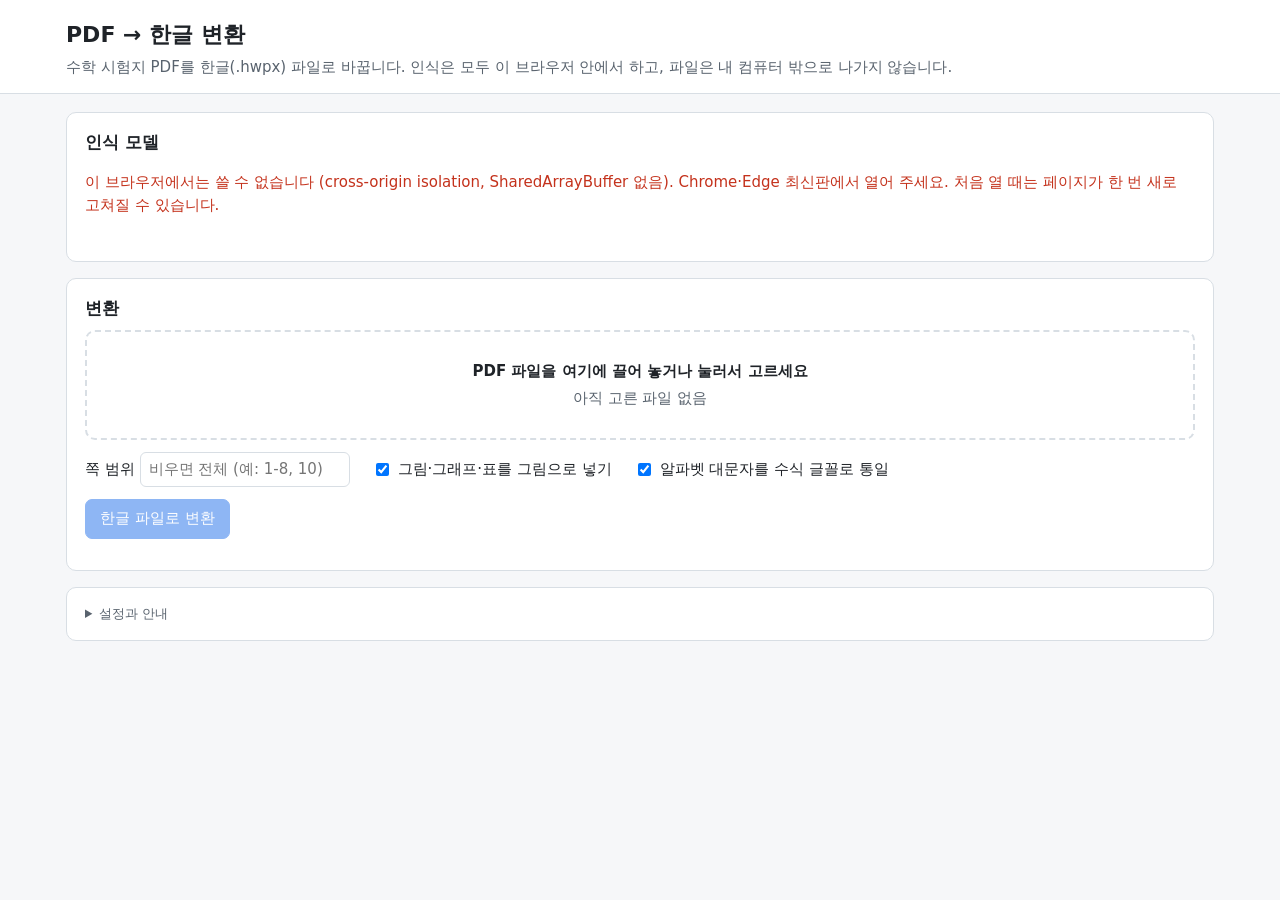
==== web/src/index.html @ d3631248 "웹 버전: 브라우저 안에서 PDF → .hwpx 변환과 문제 확인 (Pyodide + onnxruntime-web) exe 와 같은 app 코드를 Pyodide 에서 돌리고, 모델" ====
<!doctype html>
<html lang="ko">
<head>
<meta charset="utf-8">
<meta name="viewport" content="width=device-width, initial-scale=1">
<title>PDF 한글 변환</title>
<meta name="description" content="수학 시험지 PDF를 한글(.hwpx) 파일로 바꿉니다. 인식은 모두 내 브라우저 안에서 하고 파일은 밖으로 나가지 않습니다.">
<script src="coi-serviceworker.min.js"></script>
<link rel="stylesheet" href="vendor/katex/katex.min.css">
<link rel="stylesheet" href="app.css">
</head>
<body>
<header class="top">
  <div class="wrap">
    <h1>PDF → 한글 변환 <span class="ver" id="ver"></span></h1>
    <p class="sub">수학 시험지 PDF를 한글(.hwpx) 파일로 바꿉니다. 인식은 모두 이 브라우저 안에서 하고, 파일은 내 컴퓨터 밖으로 나가지 않습니다.</p>
  </div>
</header>

<main class="wrap">
  <!-- 준비 상태 -->
  <section class="card" id="setup">
    <div class="row">
      <div>
        <h2>인식 모델</h2>
        <p id="setup-msg" class="muted">확인 중…</p>
      </div>
      <button id="btn-download" class="primary" hidden>모델 받기</button>
    </div>
    <div class="bar" id="dl-bar" hidden><div></div></div>
    <p id="env" class="muted small"></p>
  </section>

  <!-- 변환 -->
  <section class="card" id="convert">
    <h2>변환</h2>
    <label class="drop" id="drop">
      <input type="file" id="file" accept="application/pdf,.pdf" hidden>
      <strong>PDF 파일을 여기에 끌어 놓거나 눌러서 고르세요</strong>
      <span class="muted" id="file-name">아직 고른 파일 없음</span>
    </label>
    <div class="opts">
      <label>쪽 범위 <input type="text" id="opt-pages" placeholder="비우면 전체 (예: 1-8, 10)"></label>
      <label class="chk"><input type="checkbox" id="opt-figures" checked> 그림·그래프·표를 그림으로 넣기</label>
      <label class="chk"><input type="checkbox" id="opt-letters" checked> 알파벳 대문자를 수식 글꼴로 통일</label>
    </div>
    <div class="row">
      <button id="btn-convert" class="primary" disabled>한글 파일로 변환</button>
      <button id="btn-cancel" hidden>멈추기</button>
    </div>
    <div class="bar" id="cv-bar" hidden><div></div></div>
    <p id="cv-msg" class="muted"></p>
  </section>

  <!-- 결과 -->
  <section class="card" id="result" hidden>
    <h2>결과</h2>
    <pre id="report"></pre>
    <div class="row">
      <button id="btn-save" class="primary">.hwpx 내려받기</button>
      <button id="btn-review">문제 확인 · 오인식 고치기</button>
    </div>
  </section>

  <!-- 문제 확인 -->
  <section class="card review" id="review" hidden>
    <div class="row">
      <h2>문제 확인</h2>
      <div class="row gap">
        <label class="chk"><input type="checkbox" id="only-flag"> 확인할 문제(⚠)만</label>
        <button id="btn-rebuild" class="primary">고친 결과로 .hwpx 다시 만들기</button>
      </div>
    </div>
    <p class="muted small" id="rv-summary"></p>
    <div class="rv-body">
      <ul id="rv-list" class="rv-list" role="listbox" aria-label="문제 목록"></ul>
      <div class="rv-main" id="rv-main">
        <p class="muted">왼쪽에서 문제를 고르세요.</p>
      </div>
    </div>
    <p id="rv-msg" class="msg"></p>
  </section>

  <section class="card small muted" id="about">
    <details>
      <summary>설정과 안내</summary>
      <p>처음 한 번 인식 모델(약 270MB)을 받아 브라우저 저장소에 둡니다. 다음부터는 바로 시작합니다. 모델은 Hugging Face에서, 프로그램은 이 사이트에서 받습니다.</p>
      <p>Windows용 프로그램(exe)과 같은 인식 코드를 브라우저 안에서 돌립니다. 결과는 같지만 속도는 컴퓨터와 브라우저에 따라 exe보다 느립니다. Chrome·Edge 최신판을 권합니다.</p>
      <div class="row gap">
        <label>계산 장치
          <select id="opt-ep">
            <option value="auto">자동 (WebGPU, 안 되면 CPU)</option>
            <option value="wasm">CPU만 (WASM)</option>
          </select>
        </label>
        <button id="btn-clear">저장된 모델 지우기</button>
      </div>
    </details>
  </section>
</main>

<!-- 영역 고르기 창 (문제 영역 다시 잡기 / 수식·글·그림 영역 나누기) -->
<dialog id="dlg">
  <div class="dlg-head">
    <strong id="dlg-title"></strong>
    <div id="dlg-kinds" class="kinds"></div>
  </div>
  <p id="dlg-help" class="muted small"></p>
  <div class="dlg-canvas"><canvas id="dlg-canvas"></canvas></div>
  <div class="row">
    <span id="dlg-info" class="muted small"></span>
    <div class="row gap">
      <button id="dlg-clear" hidden>내 영역 모두 지우기</button>
      <button id="dlg-cancel">취소</button>
      <button id="dlg-ok" class="primary">다시 읽기</button>
    </div>
  </div>
</dialog>

<script src="vendor/katex/katex.min.js"></script>
<script type="module" src="app.js"></script>
</body>
</html>
---- web/src/app.css ----
:root {
  --bg: #f6f7f9; --card: #ffffff; --fg: #1f2328; --muted: #59636e; --line: #d8dee4;
  --accent: #1f6feb; --accent-fg: #ffffff; --warn: #c4321c; --ok: #1a7f37; --sel: #e7f0fd;
  --math: #1f6feb; --text: #57606a; --image: #1a7f37;
  color-scheme: light;
}
@media (prefers-color-scheme: dark) {
  :root:not([data-theme="light"]) {
    --bg: #0f1216; --card: #171b21; --fg: #e6e8eb; --muted: #9aa4af; --line: #2d333b;
    --accent: #4c8dff; --accent-fg: #0b0d10; --warn: #ff7b6b; --ok: #4ac26b; --sel: #1d2a3d;
    --math: #6ea8ff; --text: #a7b0ba; --image: #4ac26b;
    color-scheme: dark;
  }
}
:root[data-theme="dark"] {
  --bg: #0f1216; --card: #171b21; --fg: #e6e8eb; --muted: #9aa4af; --line: #2d333b;
  --accent: #4c8dff; --accent-fg: #0b0d10; --warn: #ff7b6b; --ok: #4ac26b; --sel: #1d2a3d;
  --math: #6ea8ff; --text: #a7b0ba; --image: #4ac26b;
  color-scheme: dark;
}
* { box-sizing: border-box; }
body { margin: 0; background: var(--bg); color: var(--fg);
  font: 15px/1.55 "Pretendard", "Malgun Gothic", "Apple SD Gothic Neo", system-ui, sans-serif; }
.wrap { max-width: 1180px; margin: 0 auto; padding: 0 16px; }
.top { background: var(--card); border-bottom: 1px solid var(--line); padding: 18px 0 14px; margin-bottom: 18px; }
h1 { font-size: 22px; margin: 0 0 4px; }
h1 .ver { font-size: 13px; color: var(--muted); font-weight: 400; }
h2 { font-size: 17px; margin: 0 0 8px; }
.sub { margin: 0; color: var(--muted); }
.card { background: var(--card); border: 1px solid var(--line); border-radius: 10px; padding: 16px 18px; margin-bottom: 16px; }
.muted { color: var(--muted); }
.small { font-size: 13px; }
.row { display: flex; align-items: center; justify-content: space-between; gap: 12px; flex-wrap: wrap; }
.row.gap { justify-content: flex-start; }
button { font: inherit; padding: 7px 14px; border-radius: 7px; border: 1px solid var(--line); background: var(--card);
  color: var(--fg); cursor: pointer; }
button:hover:not(:disabled) { border-color: var(--accent); }
button:disabled { opacity: .5; cursor: default; }
button.primary { background: var(--accent); color: var(--accent-fg); border-color: var(--accent); }
input[type=text], select { font: inherit; padding: 5px 8px; border: 1px solid var(--line); border-radius: 6px;
  background: var(--card); color: var(--fg); }
.bar { height: 8px; background: var(--line); border-radius: 4px; overflow: hidden; margin: 10px 0 4px; }
.bar > div { height: 100%; width: 0; background: var(--accent); transition: width .2s; }
.drop { display: flex; flex-direction: column; align-items: center; gap: 4px; padding: 28px 12px; border: 2px dashed var(--line);
  border-radius: 10px; cursor: pointer; text-align: center; }
.drop.over { border-color: var(--accent); background: var(--sel); }
.opts { display: flex; flex-wrap: wrap; gap: 10px 22px; margin: 12px 0; align-items: center; }
.opts input[type=text] { width: 210px; max-width: 100%; }
.chk { display: inline-flex; gap: 6px; align-items: center; cursor: pointer; }
pre { white-space: pre-wrap; margin: 0 0 12px; font: inherit; }
.msg { min-height: 1.4em; margin: 8px 0 0; }
.msg.err, .err { color: var(--warn); }
.msg.ok { color: var(--ok); }

/* 문제 확인 */
.rv-body { display: grid; grid-template-columns: 240px 1fr; gap: 14px; margin-top: 8px; }
.rv-list { list-style: none; margin: 0; padding: 0; border: 1px solid var(--line); border-radius: 8px; max-height: 72vh; overflow: auto; }
.rv-list li { padding: 7px 10px; border-bottom: 1px solid var(--line); cursor: pointer; font-size: 14px; }
.rv-list li:last-child { border-bottom: 0; }
.rv-list li.sel { background: var(--sel); font-weight: 600; }
.rv-list li .flag { color: var(--warn); }
.rv-list li .ed { color: var(--ok); }
.rv-main { min-width: 0; }
.cols { display: grid; grid-template-columns: 1fr 1fr; gap: 14px; }
.pane { border: 1px solid var(--line); border-radius: 8px; padding: 10px; min-width: 0; }
.pane h3 { font-size: 14px; margin: 0 0 6px; }
.pane img.crop { max-width: 100%; height: auto; display: block; background: #fff; }
.reason { color: var(--warn); font-size: 13px; margin: 4px 0; }
.reason.none { color: var(--ok); }
.res p { margin: 0 0 6px; overflow-wrap: anywhere; }
.res .m { color: var(--math); }
.res .m.bad { color: var(--warn); }
.res img { max-width: 100%; display: block; margin: 4px 0; background: #fff; }
.tools { display: flex; flex-wrap: wrap; gap: 8px; margin: 10px 0; }
.cand { border-color: var(--accent); }
.hwpscript { font-size: 12px; color: var(--muted); }

dialog { border: 1px solid var(--line); border-radius: 10px; background: var(--card); color: var(--fg); padding: 14px;
  max-width: min(96vw, 1200px); max-height: 94vh; }
dialog::backdrop { background: rgba(0, 0, 0, .45); }
.dlg-head { display: flex; gap: 14px; align-items: center; flex-wrap: wrap; }
.kinds { display: flex; gap: 4px; }
.kinds button.on { outline: 2px solid currentColor; font-weight: 700; }
.dlg-canvas { overflow: auto; max-height: 72vh; margin: 8px 0; border: 1px solid var(--line); }
.dlg-canvas canvas { display: block; cursor: crosshair; touch-action: none; }

@media (max-width: 760px) {
  .rv-body { grid-template-columns: 1fr; }
  .rv-list { max-height: 30vh; }
  .cols { grid-template-columns: 1fr; }
}
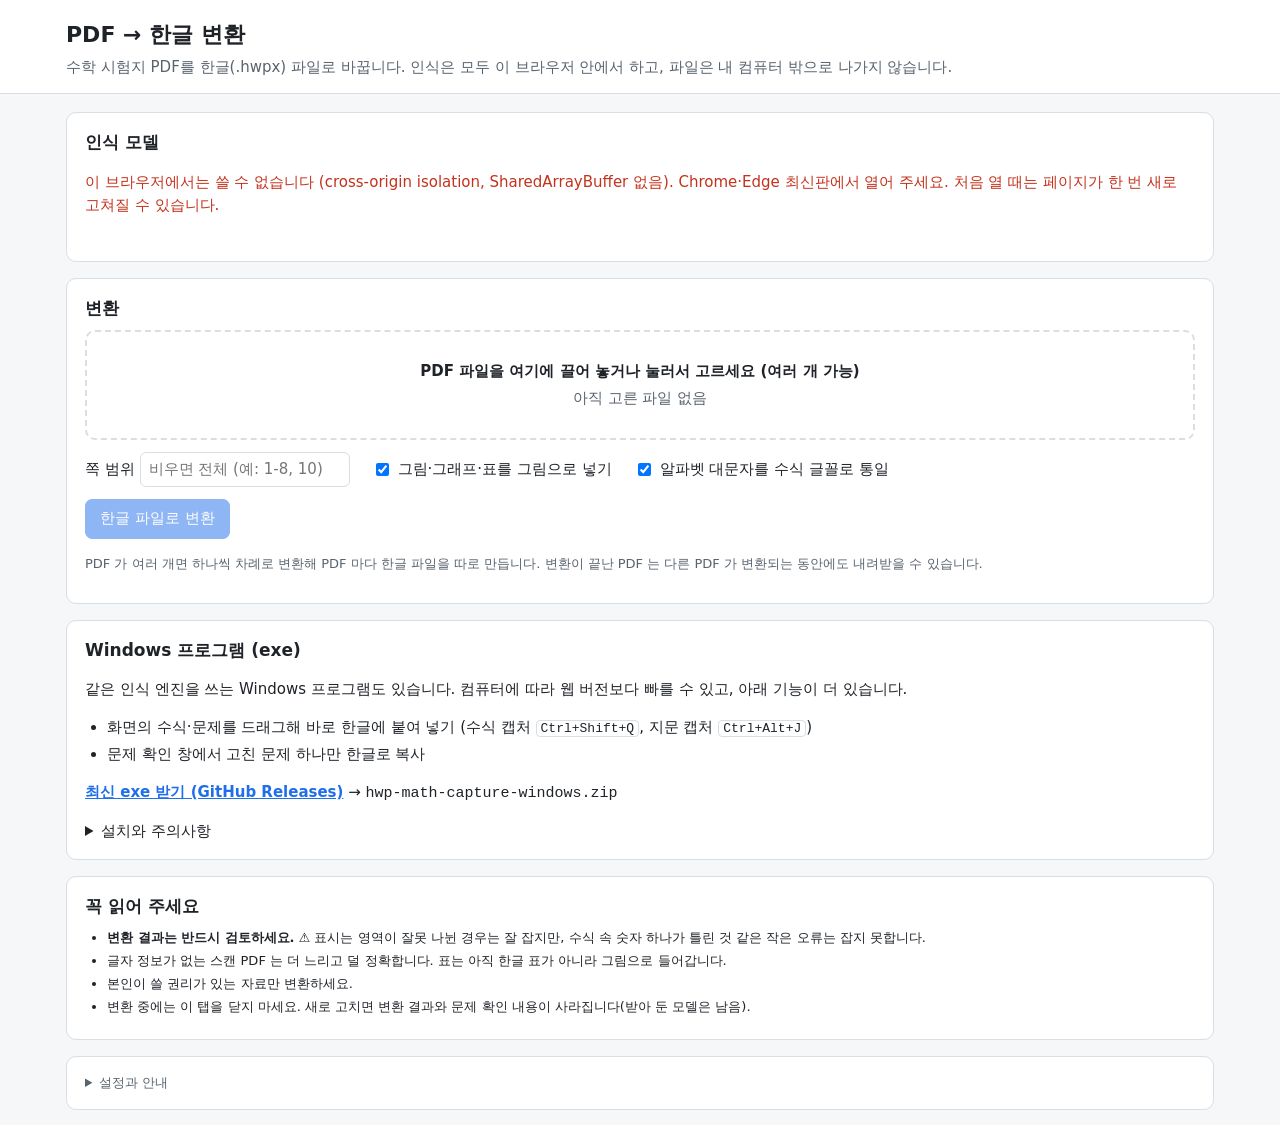
==== commit 3fe2138d: "웹 버전: 문제 확인 이전/다음 버튼, PDF 여러 개 차례로 변환(PDF 마다 hwpx, zip), exe 안내 Co-Authored-By: Claude Opus 5.5 <nor" ====
--- a/web/src/index.html
+++ b/web/src/index.html
@@ -35,8 +35,8 @@
   <section class="card" id="convert">
     <h2>변환</h2>
     <label class="drop" id="drop">
-      <input type="file" id="file" accept="application/pdf,.pdf" hidden>
-      <strong>PDF 파일을 여기에 끌어 놓거나 눌러서 고르세요</strong>
+      <input type="file" id="file" accept="application/pdf,.pdf" multiple hidden>
+      <strong>PDF 파일을 여기에 끌어 놓거나 눌러서 고르세요 (여러 개 가능)</strong>
       <span class="muted" id="file-name">아직 고른 파일 없음</span>
     </label>
     <div class="opts">
@@ -44,28 +44,23 @@
       <label class="chk"><input type="checkbox" id="opt-figures" checked> 그림·그래프·표를 그림으로 넣기</label>
       <label class="chk"><input type="checkbox" id="opt-letters" checked> 알파벳 대문자를 수식 글꼴로 통일</label>
     </div>
+    <ul id="jobs" class="jobs"></ul>
     <div class="row">
-      <button id="btn-convert" class="primary" disabled>한글 파일로 변환</button>
-      <button id="btn-cancel" hidden>멈추기</button>
+      <div class="row gap">
+        <button id="btn-convert" class="primary" disabled>한글 파일로 변환</button>
+        <button id="btn-cancel" hidden>멈추기</button>
+      </div>
+      <button id="btn-zip" hidden>완료된 .hwpx 모두 내려받기 (zip)</button>
     </div>
     <div class="bar" id="cv-bar" hidden><div></div></div>
     <p id="cv-msg" class="muted"></p>
-  </section>
-
-  <!-- 결과 -->
-  <section class="card" id="result" hidden>
-    <h2>결과</h2>
-    <pre id="report"></pre>
-    <div class="row">
-      <button id="btn-save" class="primary">.hwpx 내려받기</button>
-      <button id="btn-review">문제 확인 · 오인식 고치기</button>
-    </div>
+    <p class="muted small">PDF 가 여러 개면 하나씩 차례로 변환해 PDF 마다 한글 파일을 따로 만듭니다. 변환이 끝난 PDF 는 다른 PDF 가 변환되는 동안에도 내려받을 수 있습니다.</p>
   </section>
 
   <!-- 문제 확인 -->
   <section class="card review" id="review" hidden>
     <div class="row">
-      <h2>문제 확인</h2>
+      <h2>문제 확인 <span class="muted small" id="rv-file"></span></h2>
       <div class="row gap">
         <label class="chk"><input type="checkbox" id="only-flag"> 확인할 문제(⚠)만</label>
         <button id="btn-rebuild" class="primary">고친 결과로 .hwpx 다시 만들기</button>
@@ -78,7 +73,43 @@
         <p class="muted">왼쪽에서 문제를 고르세요.</p>
       </div>
     </div>
+    <div class="rv-nav">
+      <button id="rv-prev">◀ 이전 문제</button>
+      <span id="rv-pos" class="muted small"></span>
+      <button id="rv-next">다음 문제 ▶</button>
+    </div>
+    <p class="muted small center">키보드 ← → 로도 넘길 수 있습니다. "확인할 문제(⚠)만"을 켜면 ⚠ 문제만 넘깁니다.</p>
     <p id="rv-msg" class="msg"></p>
+  </section>
+
+  <!-- exe 안내 -->
+  <section class="card" id="exe">
+    <h2>Windows 프로그램 (exe)</h2>
+    <p>같은 인식 엔진을 쓰는 Windows 프로그램도 있습니다. 컴퓨터에 따라 웹 버전보다 빠를 수 있고, 아래 기능이 더 있습니다.</p>
+    <ul>
+      <li>화면의 수식·문제를 드래그해 바로 한글에 붙여 넣기 (수식 캡처 <kbd>Ctrl+Shift+Q</kbd>, 지문 캡처 <kbd>Ctrl+Alt+J</kbd>)</li>
+      <li>문제 확인 창에서 고친 문제 하나만 한글로 복사</li>
+    </ul>
+    <p><a href="https://github.com/jm1012/hwp-math-capture/releases/latest" target="_blank" rel="noopener"><strong>최신 exe 받기 (GitHub Releases)</strong></a> → <code>hwp-math-capture-windows.zip</code></p>
+    <details>
+      <summary>설치와 주의사항</summary>
+      <ol>
+        <li>zip(약 380MB)을 받아 원하는 폴더에 <strong>압축을 모두 푼 뒤</strong> <code>수식캡처.exe</code> 를 실행하세요. zip 안에서 바로 실행하면 동작하지 않습니다. 설치나 인터넷 연결은 필요 없습니다.</li>
+        <li>처음 실행할 때 "Windows의 PC 보호" 창이 뜨면 <strong>추가 정보 → 실행</strong>을 누르세요. 코드 서명이 없는 무료 프로그램이라 뜨는 경고이고, 한 번 실행하면 다시 뜨지 않습니다. 압축을 풀기 전에 zip 파일 속성에서 <strong>차단 해제</strong>에 체크해도 됩니다.</li>
+        <li>Windows 10/11 용이고, 한글 2020 에서 시험했습니다. 다른 한글 버전은 아직 시험하지 않았습니다.</li>
+        <li>오른쪽 아래에 "준비 완료" 알림이 뜨면 쓸 수 있습니다. 끌 때는 작업 표시줄의 수식 캡처 창에서 [종료]를 누르세요.</li>
+      </ol>
+    </details>
+  </section>
+
+  <section class="card small" id="notice">
+    <h2>꼭 읽어 주세요</h2>
+    <ul>
+      <li><strong>변환 결과는 반드시 검토하세요.</strong> ⚠ 표시는 영역이 잘못 나뉜 경우는 잘 잡지만, 수식 속 숫자 하나가 틀린 것 같은 작은 오류는 잡지 못합니다.</li>
+      <li>글자 정보가 없는 스캔 PDF 는 더 느리고 덜 정확합니다. 표는 아직 한글 표가 아니라 그림으로 들어갑니다.</li>
+      <li>본인이 쓸 권리가 있는 자료만 변환하세요.</li>
+      <li>변환 중에는 이 탭을 닫지 마세요. 새로 고치면 변환 결과와 문제 확인 내용이 사라집니다(받아 둔 모델은 남음).</li>
+    </ul>
   </section>
 
   <section class="card small muted" id="about">
--- a/web/src/app.css
+++ b/web/src/app.css
@@ -89,3 +89,27 @@
   .rv-list { max-height: 30vh; }
   .cols { grid-template-columns: 1fr; }
 }
+
+/* PDF 목록 */
+.jobs { list-style: none; margin: 0 0 12px; padding: 0; }
+.jobs:empty { display: none; }
+.job { display: grid; grid-template-columns: 1fr auto auto; gap: 4px 12px; align-items: center; padding: 8px 10px;
+  border: 1px solid var(--line); border-radius: 8px; margin-bottom: 6px; }
+.job .jname { overflow-wrap: anywhere; font-weight: 600; }
+.job .jstate { font-size: 13px; color: var(--muted); }
+.job.run .jstate { color: var(--accent); }
+.job.done .jstate { color: var(--ok); }
+.job.fail .jstate { color: var(--warn); }
+.job .jbtns { display: flex; gap: 6px; flex-wrap: wrap; }
+.job .jbtns button { padding: 4px 10px; font-size: 14px; }
+.job .jrep { grid-column: 1 / -1; margin: 2px 0 0; }
+.rv-nav { display: flex; justify-content: center; align-items: center; gap: 16px; margin-top: 14px; }
+.rv-nav button { min-width: 130px; }
+.center { text-align: center; }
+kbd { border: 1px solid var(--line); border-radius: 4px; padding: 0 4px; font-size: 13px; }
+#exe ul, #exe ol, #notice ul { margin: 6px 0; padding-left: 22px; }
+#exe li, #notice li { margin: 3px 0; }
+a { color: var(--accent); }
+@media (max-width: 760px) {
+  .job { grid-template-columns: 1fr; }
+}
